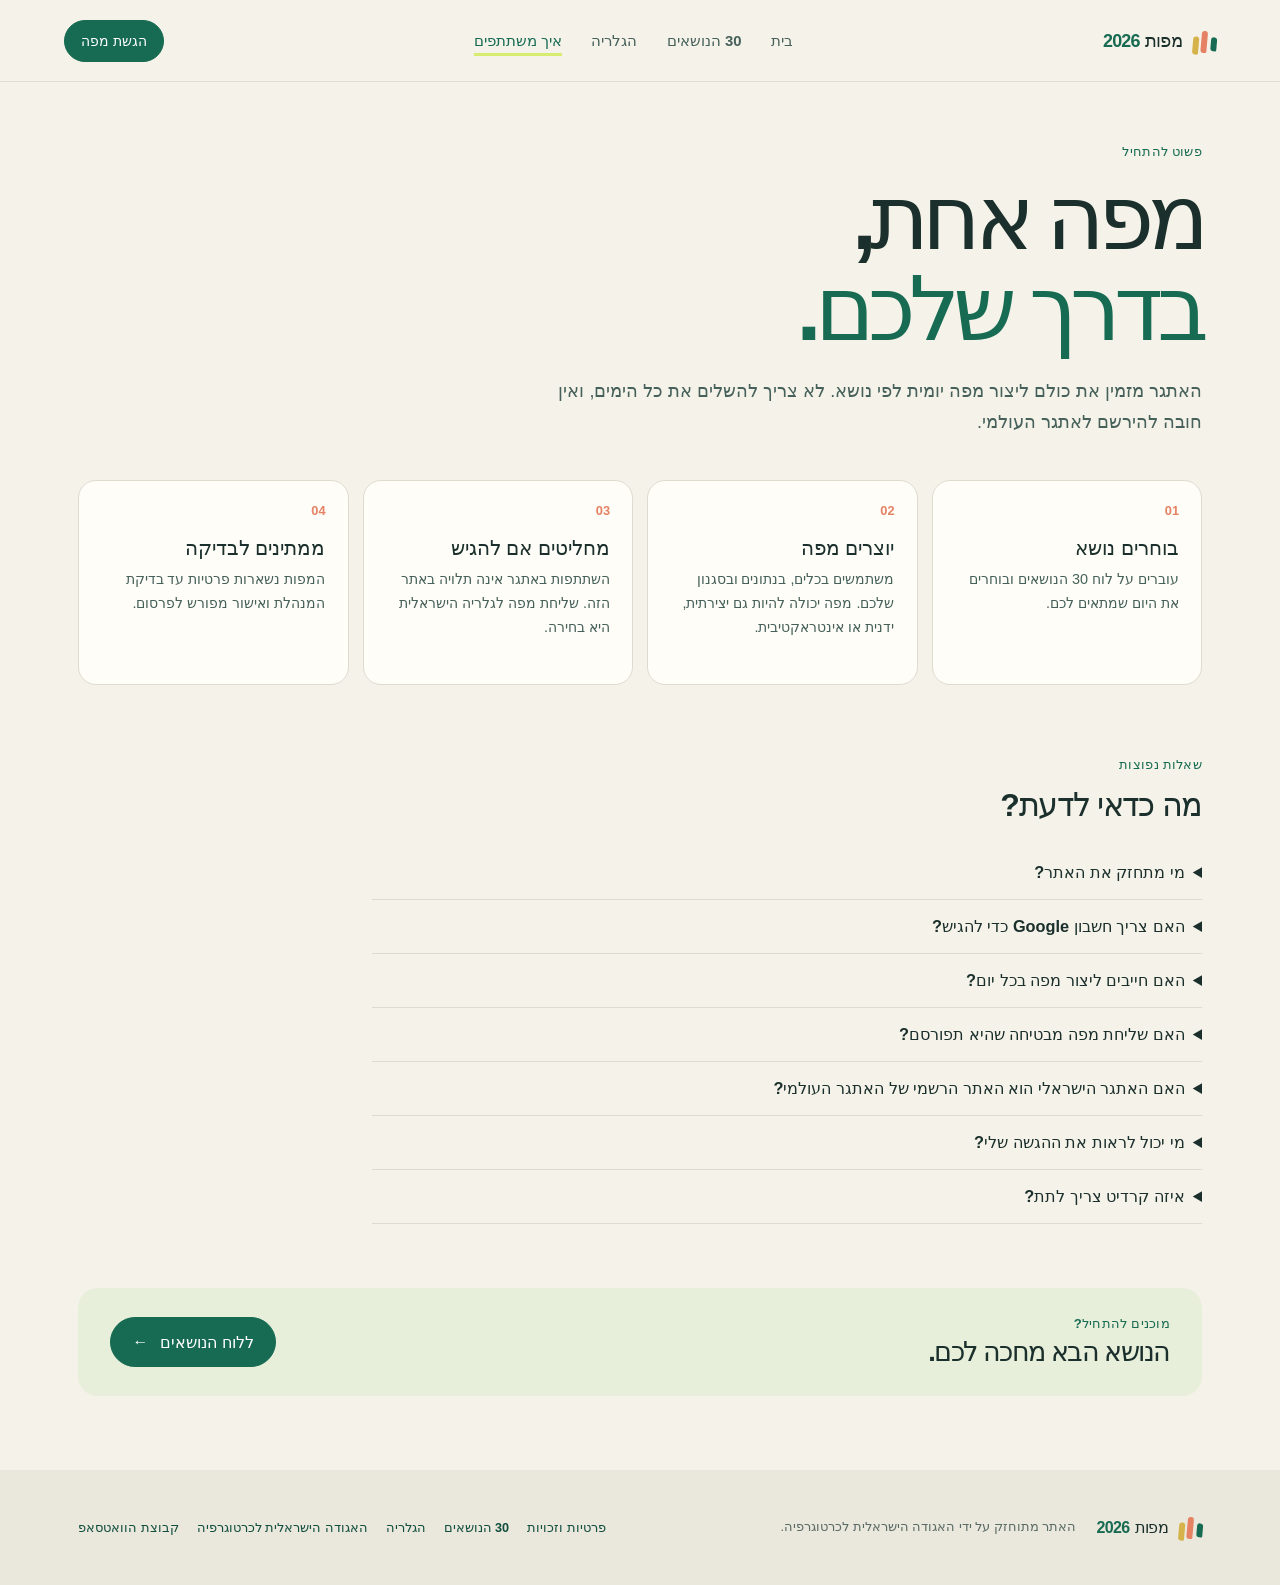
==== about.html @ e3ffe0ca "Add participant status email disclosures Co-authored-by: Copilot <223556219+Copilot@users.noreply.gi" ====
<!doctype html>
<html lang="he" dir="rtl">
<head>
  <meta charset="utf-8">
  <meta name="viewport" content="width=device-width, initial-scale=1">
  <meta name="description" content="איך משתתפים באתגר המפות הישראלי 2026 ומה קורה לאחר הגשת מפה.">
  <title>איך משתתפים — אתגר המפות 2026</title>
  <link rel="icon" href="favicon.svg" type="image/svg+xml">
  <link rel="stylesheet" href="assets/css/styles.css">
  <script src="assets/js/site.js" defer></script>
</head>
<body>
  <a class="skip-link" href="#main">דילוג לתוכן</a>
  <header class="site-header">
    <a class="brand" href="index.html"><span class="brand-mark" aria-hidden="true"><i></i><i></i><i></i></span><span>מפות<span class="brand-year">2026</span></span></a>
    <nav class="main-nav" aria-label="ניווט ראשי">
      <a href="index.html">בית</a>
      <a href="themes.html">30 הנושאים</a>
      <a href="gallery.html">הגלריה</a>
      <a class="is-current" aria-current="page" href="about.html">איך משתתפים</a>
    </nav>
    <a class="button button-small header-cta" href="submit.html">הגשת מפה</a>
  </header>
  <main id="main" class="section-wrap page-main">
    <section class="page-intro">
      <p class="eyebrow">פשוט להתחיל</p>
      <h1>מפה אחת,<br><span>בדרך שלכם.</span></h1>
      <p>האתגר מזמין את כולם ליצור מפה יומית לפי נושא. לא צריך להשלים את כל הימים, ואין חובה להירשם לאתגר העולמי.</p>
    </section>
    <section class="steps-grid" aria-label="שלבי השתתפות">
      <article class="step-card"><span class="step-number">01</span><h2>בוחרים נושא</h2><p>עוברים על לוח 30 הנושאים ובוחרים את היום שמתאים לכם.</p></article>
      <article class="step-card"><span class="step-number">02</span><h2>יוצרים מפה</h2><p>משתמשים בכלים, בנתונים ובסגנון שלכם. מפה יכולה להיות גם יצירתית, ידנית או אינטראקטיבית.</p></article>
      <article class="step-card"><span class="step-number">03</span><h2>מחליטים אם להגיש</h2><p>השתתפות באתגר אינה תלויה באתר הזה. שליחת מפה לגלריה הישראלית היא בחירה.</p></article>
      <article class="step-card"><span class="step-number">04</span><h2>ממתינים לבדיקה</h2><p>המפות נשארות פרטיות עד בדיקת המנהלת ואישור מפורש לפרסום.</p></article>
    </section>

    <section class="content-section">
      <p class="eyebrow">שאלות נפוצות</p>
      <h2>מה כדאי לדעת?</h2>
      <div class="faq-list">
        <details><summary>מי מתחזק את האתר?</summary><p>האתר מתוחזק על ידי <a href="https://www.isrcartogis.org/" rel="noopener noreferrer" target="_blank">האגודה הישראלית לכרטוגרפיה <span class="visually-hidden">(נפתח בכרטיסייה חדשה)</span></a>.</p></details>
        <details><summary>האם צריך חשבון Google כדי להגיש?</summary><p>לא. אפשר לשלוח קובץ או קישור בלי להתחבר לחשבון Google. פרטי קשר הם אופציונליים ולא יוצגו באתר. אפשר לבחור בנפרד לקבל עדכונים על הטיפול בהגשה במייל.</p></details>
        <details><summary>האם חייבים ליצור מפה בכל יום?</summary><p>לא. אפשר להשתתף ביום אחד, בכמה ימים או לאורך כל החודש.</p></details>
        <details><summary>האם שליחת מפה מבטיחה שהיא תפורסם?</summary><p>לא. כל הגשה נבדקת. אפשר לבחור בטופס לקבל עדכונים במייל על בקשת תיקון, אישור/פרסום או דחייה. ללא הסכמה כזו לא יישלחו עדכוני סטטוס.</p></details>
        <details><summary>האם האתגר הישראלי הוא האתר הרשמי של האתגר העולמי?</summary><p>לא. זהו מיזם קהילתי ישראלי וגלריה מקומית. להשתתפות באתגר העולמי אין צורך להגיש מפה לאתר הזה.</p></details>
        <details><summary>מי יכול לראות את ההגשה שלי?</summary><p>לפני אישור, ההגשה והקובץ נשמרים פרטיים ונגישים למנהלת בלבד. לאחר אישור, יוצגו באתר רק פרטי המפה והשדות שבחרתם לפרסם.</p></details>
        <details><summary>איזה קרדיט צריך לתת?</summary><p>יש לציין מקורות נתונים, כלים או בעלי זכויות רלוונטיים. לפני שליחה, ודאו שאתם רשאים לשתף את המפה ואת כל החומרים המופיעים בה.</p></details>
      </div>
    </section>
    <section class="callout">
      <div><p class="eyebrow">מוכנים להתחיל?</p><h2>הנושא הבא מחכה לכם.</h2></div>
      <a class="button" href="themes.html">ללוח הנושאים <span aria-hidden="true">←</span></a>
    </section>
  </main>
  <footer class="site-footer">
    <div class="section-wrap footer-inner">
      <a class="brand footer-brand" href="index.html"><span class="brand-mark" aria-hidden="true"><i></i><i></i><i></i></span><span>מפות<span class="brand-year">2026</span></span></a>
      <p>האתר מתוחזק על ידי האגודה הישראלית לכרטוגרפיה.</p>
      <div class="footer-links"><a href="privacy.html">פרטיות וזכויות</a><a href="themes.html">30 הנושאים</a><a href="gallery.html">הגלריה</a><a href="https://www.isrcartogis.org/" rel="noopener noreferrer" target="_blank">האגודה הישראלית לכרטוגרפיה <span class="visually-hidden">(נפתח בכרטיסייה חדשה)</span></a><a href="https://chat.whatsapp.com/Cux5kvuhouNCTsopKeig8c" rel="noopener noreferrer" target="_blank">קבוצת הוואטסאפ <span class="visually-hidden">(נפתח בכרטיסייה חדשה)</span></a></div>
    </div>
  </footer>
</body>
</html>
---- assets/css/styles.css ----
:root {
  color-scheme: light;
  --ink: #1b302c;
  --ink-soft: #46605a;
  --paper: #f5f2e9;
  --paper-light: #fffdf7;
  --line: #dedbcf;
  --green: #176b52;
  --green-dark: #104e3e;
  --lime: #d7ed72;
  --coral: #e58264;
  --blue: #a9cbe0;
  --yellow: #f3c968;
  --shadow: 0 18px 60px rgb(27 48 44 / 9%);
  font-family: "Arial", "Noto Sans Hebrew", sans-serif;
  font-synthesis: none;
  text-rendering: optimizeLegibility;
}

* {
  box-sizing: border-box;
}

[hidden] {
  display: none !important;
}

html {
  scroll-behavior: smooth;
}

body {
  background: var(--paper);
  color: var(--ink);
  margin: 0;
  min-width: 320px;
}

a {
  color: inherit;
}

a:focus-visible,
summary:focus-visible {
  outline: 3px solid #cb633e;
  outline-offset: 4px;
  border-radius: 3px;
}

.skip-link {
  background: var(--ink);
  color: white;
  inset-inline-start: 1rem;
  padding: 0.6rem 1rem;
  position: absolute;
  top: -5rem;
  z-index: 20;
}

.skip-link:focus {
  top: 1rem;
}

.section-wrap {
  margin-inline: auto;
  max-width: 1180px;
  padding-inline: 28px;
}

.site-header {
  align-items: center;
  border-bottom: 1px solid rgb(27 48 44 / 10%);
  display: flex;
  gap: 32px;
  justify-content: space-between;
  margin: 0 auto;
  max-width: 1440px;
  min-height: 82px;
  padding: 12px 5vw;
}

.brand {
  align-items: center;
  color: var(--ink);
  display: inline-flex;
  flex: 0 0 auto;
  font-size: 1.12rem;
  font-weight: 800;
  gap: 10px;
  letter-spacing: -0.04em;
  text-decoration: none;
}

.brand-year {
  color: var(--green);
  margin-inline-start: 5px;
}

.brand-mark {
  align-items: flex-end;
  display: inline-flex;
  gap: 3px;
  height: 24px;
  transform: rotate(-10deg);
  width: 24px;
}

.brand-mark i {
  background: var(--green);
  border-radius: 8px 8px 3px 8px;
  display: block;
  height: 14px;
  transform: rotate(15deg);
  width: 8px;
}

.brand-mark i:nth-child(2) {
  background: var(--coral);
  height: 22px;
}

.brand-mark i:nth-child(3) {
  background: #d6b34a;
  height: 18px;
}

.main-nav {
  align-items: center;
  display: flex;
  gap: clamp(14px, 2.3vw, 34px);
}

.main-nav a {
  color: var(--ink-soft);
  font-size: 0.93rem;
  font-weight: 600;
  text-decoration: none;
  transition: color 150ms ease;
}

.main-nav a:hover,
.main-nav a.is-current {
  color: var(--green);
}

.main-nav a.is-current {
  text-decoration: underline;
  text-decoration-color: var(--lime);
  text-decoration-thickness: 3px;
  text-underline-offset: 7px;
}

.button {
  align-items: center;
  background: var(--green);
  border: 1px solid var(--green);
  border-radius: 999px;
  color: white;
  display: inline-flex;
  font: inherit;
  font-size: 0.98rem;
  font-weight: 700;
  gap: 12px;
  justify-content: center;
  min-height: 50px;
  padding: 0.7rem 1.35rem;
  text-decoration: none;
  transition: background 150ms ease, transform 150ms ease;
}

.button:hover {
  background: var(--green-dark);
  transform: translateY(-2px);
}

.button-small {
  font-size: 0.9rem;
  min-height: 42px;
  padding: 0.5rem 1rem;
}

.hero {
  align-items: center;
  display: grid;
  gap: 28px;
  grid-template-columns: 1fr 1fr;
  min-height: 590px;
  padding-bottom: 72px;
  padding-top: 58px;
}

.hero-copy {
  max-width: 570px;
  padding-block: 20px;
}

.eyebrow {
  align-items: center;
  color: var(--green);
  display: flex;
  font-size: 0.82rem;
  font-weight: 800;
  gap: 9px;
  letter-spacing: 0.02em;
  margin: 0 0 14px;
}

.eyebrow-dot {
  background: var(--coral);
  border-radius: 50%;
  height: 8px;
  width: 8px;
}

h1,
h2,
h3,
p {
  margin-top: 0;
}

.hero h1 {
  font-size: clamp(4.1rem, 8vw, 7.6rem);
  letter-spacing: -0.085em;
  line-height: 0.98;
  margin: 0 0 25px;
}

.hero h1 span,
.page-intro h1 span {
  color: var(--green);
}

.hero-lead {
  font-size: clamp(1.18rem, 2vw, 1.42rem);
  font-weight: 600;
  line-height: 1.55;
  margin-bottom: 13px;
  max-width: 540px;
}

.hero-note {
  color: var(--ink-soft);
  font-size: 0.98rem;
  line-height: 1.75;
  margin-bottom: 25px;
  max-width: 530px;
}

.hero-actions {
  align-items: center;
  display: flex;
  flex-wrap: wrap;
  gap: 22px;
}

.text-link {
  color: var(--green);
  font-weight: 800;
  text-decoration-color: transparent;
  text-underline-offset: 4px;
}

.text-link:hover {
  text-decoration-color: currentColor;
}

.hero-facts {
  align-items: center;
  color: var(--ink-soft);
  display: flex;
  font-size: 0.9rem;
  gap: 15px;
  margin-top: 36px;
}

.hero-facts strong {
  color: var(--ink);
  font-size: 1.02rem;
  margin-inline-end: 4px;
}

.fact-divider {
  background: #b8b6a9;
  height: 17px;
  width: 1px;
}

.hero-art {
  justify-self: center;
  max-width: 550px;
  position: relative;
  width: 100%;
}

.map-paper {
  aspect-ratio: 1.12;
  background:
    radial-gradient(ellipse at 22% 23%, rgb(243 201 104 / 44%), transparent 24%),
    radial-gradient(ellipse at 85% 74%, rgb(169 203 224 / 56%), transparent 26%),
    #e9e7d9;
  border: 1px solid #d7d4c5;
  border-radius: 48% 52% 43% 57% / 49% 42% 58% 51%;
  box-shadow: var(--shadow);
  overflow: hidden;
  padding: 8%;
  position: relative;
  transform: rotate(2deg);
}

.map-paper::before,
.map-paper::after {
  border: 1px solid rgb(23 107 82 / 16%);
  border-radius: 48%;
  content: "";
  inset: 13%;
  position: absolute;
  transform: rotate(-18deg);
}

.map-paper::after {
  inset: 24% 8%;
  transform: rotate(26deg);
}

.map-paper svg {
  height: 100%;
  position: relative;
  transform: rotate(-2deg);
  width: 100%;
  z-index: 1;
}

.contour {
  fill: none;
  stroke: #9aaf8f;
  stroke-width: 2;
}

.contour-two,
.contour-four {
  stroke: #b7bd91;
  stroke-dasharray: 4 6;
}

.route {
  fill: none;
  stroke: var(--green);
  stroke-linecap: round;
  stroke-width: 4;
}

.route-secondary {
  stroke: var(--coral);
  stroke-dasharray: 8 7;
  stroke-width: 3;
}

.map-point {
  fill: var(--coral);
  stroke: var(--paper-light);
  stroke-width: 4;
}

.point-b,
.point-d {
  fill: var(--green);
}

.point-c {
  fill: #d6b34a;
}

.map-label {
  color: var(--green-dark);
  font-size: 0.74rem;
  font-weight: 800;
  position: absolute;
  z-index: 2;
}

.label-north {
  inset-block-start: 12%;
  inset-inline-start: 18%;
}

.label-south {
  inset-block-end: 15%;
  inset-inline-end: 17%;
}

.map-stamp {
  align-items: center;
  background: var(--lime);
  border-radius: 50%;
  bottom: 13%;
  color: var(--ink);
  display: flex;
  font-size: 0.9rem;
  font-weight: 900;
  height: 76px;
  justify-content: center;
  line-height: 1.25;
  position: absolute;
  right: 17%;
  text-align: center;
  transform: rotate(-12deg);
  width: 76px;
  z-index: 2;
}

.art-caption {
  align-items: center;
  color: var(--ink-soft);
  display: flex;
  font-size: 0.87rem;
  gap: 10px;
  justify-content: center;
  margin-top: 26px;
}

.caption-line {
  background: var(--coral);
  height: 2px;
  width: 28px;
}

.section-block {
  padding-bottom: 86px;
  padding-top: 25px;
}

.section-heading {
  align-items: end;
  display: flex;
  gap: 20px;
  justify-content: space-between;
  margin-bottom: 25px;
}

.section-heading .eyebrow {
  margin-bottom: 6px;
}

.section-heading h2,
.community-inner h2,
.callout h2 {
  font-size: clamp(1.8rem, 4vw, 2.8rem);
  letter-spacing: -0.055em;
  line-height: 1.15;
  margin: 0;
}

.theme-grid {
  display: grid;
  gap: 14px;
  grid-template-columns: repeat(3, minmax(0, 1fr));
}

.theme-card {
  background: var(--paper-light);
  border: 1px solid var(--line);
  border-radius: 17px;
  color: var(--ink);
  display: flex;
  flex-direction: column;
  min-height: 205px;
  padding: 20px 21px 18px;
  position: relative;
  text-decoration: none;
  transition: border-color 150ms ease, box-shadow 150ms ease, transform 150ms ease;
}

.theme-card:hover {
  border-color: #9db8a9;
  box-shadow: 0 10px 30px rgb(27 48 44 / 8%);
  transform: translateY(-3px);
}

.theme-card-top {
  align-items: center;
  display: flex;
  justify-content: space-between;
  margin-bottom: 17px;
}

.theme-number {
  align-items: center;
  background: #e7efda;
  border-radius: 50%;
  color: var(--green-dark);
  display: inline-flex;
  font-size: 0.76rem;
  font-weight: 800;
  height: 31px;
  justify-content: center;
  width: 31px;
}

.theme-date {
  color: #667872;
  font-size: 0.78rem;
  font-weight: 600;
}

.theme-title {
  font-size: 1.25rem;
  font-weight: 800;
  letter-spacing: -0.03em;
  line-height: 1.3;
  margin-bottom: 7px;
}

.theme-description {
  color: var(--ink-soft);
  font-size: 0.89rem;
  line-height: 1.6;
  padding-inline-end: 17px;
}

.theme-arrow {
  bottom: 18px;
  color: var(--green);
  font-size: 1.15rem;
  inset-inline-end: 20px;
  position: absolute;
}

.community-band {
  background: var(--green);
  color: white;
  margin-top: 5px;
}

.community-inner {
  align-items: center;
  display: flex;
  gap: 26px;
  min-height: 220px;
  padding-bottom: 38px;
  padding-top: 38px;
}

.community-icon {
  align-items: center;
  background: var(--lime);
  border-radius: 50%;
  color: var(--ink);
  display: flex;
  flex: 0 0 62px;
  font-size: 1.8rem;
  height: 62px;
  justify-content: center;
  transform: rotate(-25deg);
}

.community-inner .eyebrow {
  color: var(--lime);
  margin-bottom: 7px;
}

.community-inner h2 {
  margin-bottom: 7px;
}

.community-inner p:not(.eyebrow) {
  color: rgb(255 255 255 / 78%);
  margin-bottom: 0;
}

.button-light {
  background: var(--paper-light);
  border-color: var(--paper-light);
  color: var(--green-dark);
  margin-inline-start: auto;
  white-space: nowrap;
}

.button-light:hover {
  background: var(--lime);
}

.site-footer {
  background: #eae7dc;
  margin-top: 0;
}

.footer-inner {
  align-items: center;
  display: grid;
  gap: 20px;
  grid-template-columns: auto 1fr auto;
  min-height: 115px;
  padding-bottom: 24px;
  padding-top: 24px;
}

.footer-brand {
  font-size: 1rem;
}

.footer-inner p {
  color: #596b65;
  font-size: 0.8rem;
  line-height: 1.6;
  margin: 0;
  max-width: 420px;
}

.footer-links {
  display: flex;
  flex-wrap: wrap;
  gap: 10px 18px;
}

.footer-links a {
  color: var(--green-dark);
  font-size: 0.79rem;
  font-weight: 700;
  text-decoration: none;
}

.footer-links a:hover {
  text-decoration: underline;
  text-underline-offset: 3px;
}

.page-main {
  min-height: calc(100vh - 205px);
  padding-bottom: 74px;
  padding-top: 62px;
}

.page-intro {
  margin-bottom: 42px;
  max-width: 750px;
}

.page-intro h1 {
  font-size: clamp(3.2rem, 7vw, 5.7rem);
  letter-spacing: -0.075em;
  line-height: 1.02;
  margin: 0 0 20px;
}

.page-intro > p:last-child {
  color: var(--ink-soft);
  font-size: 1.12rem;
  line-height: 1.75;
  margin-bottom: 0;
  max-width: 650px;
}

.themes-toolbar {
  align-items: center;
  border-bottom: 1px solid var(--line);
  display: flex;
  justify-content: space-between;
  margin-bottom: 20px;
  padding-bottom: 15px;
}

.themes-toolbar p {
  color: var(--ink-soft);
  margin: 0;
}

.count-chip {
  background: #e7efda;
  border-radius: 999px;
  color: var(--green-dark);
  font-size: 0.8rem;
  font-weight: 800;
  padding: 6px 12px;
}

.theme-grid-all {
  grid-template-columns: repeat(3, minmax(0, 1fr));
}

.source-note,
.small-note {
  color: #68756d;
  font-size: 0.82rem;
  line-height: 1.7;
  margin-top: 20px;
}

.back-link {
  color: var(--green);
  display: inline-block;
  font-size: 0.9rem;
  font-weight: 700;
  margin-bottom: 36px;
  text-decoration: none;
}

.back-link:hover {
  text-decoration: underline;
  text-underline-offset: 4px;
}

.day-hero {
  background: var(--paper-light);
  border: 1px solid var(--line);
  border-radius: 26px;
  margin-bottom: 62px;
  overflow: hidden;
  padding: clamp(25px, 6vw, 64px);
  position: relative;
}

.day-hero::after {
  background: var(--lime);
  border-radius: 50%;
  content: "";
  height: 190px;
  inset-block-start: -95px;
  inset-inline-end: -80px;
  opacity: 0.55;
  position: absolute;
  width: 190px;
}

.day-hero > * {
  position: relative;
  z-index: 1;
}

.day-heading {
  align-items: center;
  display: flex;
  gap: 22px;
  margin-bottom: 15px;
}

.day-number {
  color: #d8dfca;
  font-size: clamp(4rem, 9vw, 7.6rem);
  font-weight: 900;
  letter-spacing: -0.08em;
  line-height: 0.9;
}

.day-label {
  color: var(--green);
  font-size: 0.88rem;
  font-weight: 800;
  margin-bottom: 5px;
}

.day-heading h1 {
  font-size: clamp(2.3rem, 5vw, 4.3rem);
  letter-spacing: -0.06em;
  line-height: 1.05;
  margin: 0;
}

.day-description {
  color: var(--ink-soft);
  font-size: 1.2rem;
  line-height: 1.7;
  margin-bottom: 27px;
  max-width: 650px;
}

.day-gallery {
  padding-bottom: 34px;
}

.empty-state {
  align-items: center;
  background: #eeece2;
  border: 1px dashed #c9c8b8;
  border-radius: 20px;
  display: flex;
  flex-direction: column;
  padding: 45px 24px;
  text-align: center;
}

.empty-state-mark {
  color: var(--green);
  font-size: 2rem;
  margin-bottom: 10px;
}

.empty-state h2,
.empty-state h3 {
  font-size: 1.4rem;
  letter-spacing: -0.03em;
  margin-bottom: 8px;
}

.empty-state p {
  color: var(--ink-soft);
  line-height: 1.7;
  margin: 0 0 15px;
  max-width: 490px;
}

.day-pagination {
  border-top: 1px solid var(--line);
  display: flex;
  justify-content: space-between;
  margin-top: 40px;
  padding-top: 20px;
}

.day-pagination a {
  color: var(--green);
  font-weight: 800;
  text-decoration: none;
}

.steps-grid {
  display: grid;
  gap: 14px;
  grid-template-columns: repeat(4, minmax(0, 1fr));
  margin-bottom: 72px;
}

.step-card {
  background: var(--paper-light);
  border: 1px solid var(--line);
  border-radius: 18px;
  min-height: 205px;
  padding: 22px;
}

.step-number {
  color: var(--coral);
  display: block;
  font-size: 0.8rem;
  font-weight: 900;
  margin-bottom: 18px;
}

.step-card h2 {
  font-size: 1.25rem;
  margin-bottom: 8px;
}

.step-card p {
  color: var(--ink-soft);
  font-size: 0.9rem;
  line-height: 1.65;
  margin: 0;
}

.content-section {
  margin-bottom: 64px;
  max-width: 830px;
}

.content-section > h2 {
  font-size: 2rem;
  letter-spacing: -0.04em;
  margin-bottom: 22px;
}

.faq-list details {
  border-bottom: 1px solid var(--line);
  padding-block: 17px;
}

.faq-list summary {
  cursor: pointer;
  font-size: 1.02rem;
  font-weight: 800;
  list-style-position: inside;
}

.faq-list details p {
  color: var(--ink-soft);
  line-height: 1.75;
  margin: 11px 27px 0 0;
}

.callout {
  align-items: center;
  background: #e7efda;
  border-radius: 20px;
  display: flex;
  justify-content: space-between;
  padding: 28px 32px;
}

.callout .eyebrow {
  margin-bottom: 5px;
}

.callout h2 {
  font-size: 1.7rem;
}

.legal-page {
  max-width: 900px;
}

.legal-section {
  border-top: 1px solid var(--line);
  padding: 25px 0 10px;
}

.legal-section h2 {
  font-size: 1.35rem;
  margin-bottom: 8px;
}

.legal-section p {
  color: var(--ink-soft);
  line-height: 1.85;
  max-width: 760px;
}

.draft-notice {
  background: #fff1d5;
  border-radius: 10px;
  color: #73511c;
  font-size: 0.9rem;
  line-height: 1.6;
  margin-top: 28px;
  padding: 14px 18px;
}

.gallery-empty {
  margin-bottom: 40px;
  min-height: 300px;
}

.gallery-toolbar {
  align-items: end;
  background: var(--paper-light);
  border: 1px solid var(--line);
  border-radius: 14px;
  display: flex;
  flex-wrap: wrap;
  gap: 14px 20px;
  margin-bottom: 24px;
  padding: 18px;
}

.gallery-filter {
  display: grid;
  flex: 1 1 220px;
  gap: 6px;
}

.gallery-filter label {
  font-size: 0.9rem;
  font-weight: 800;
}

.gallery-filter select,
.gallery-filter input {
  background: white;
  border: 1px solid #aebbb3;
  border-radius: 7px;
  color: var(--ink);
  font: inherit;
  min-height: 46px;
  padding: 8px 11px;
  width: 100%;
}

.gallery-filter select:focus-visible,
.gallery-filter input:focus-visible {
  outline: 3px solid #cb633e;
  outline-offset: 3px;
}

.gallery-count {
  color: var(--ink-soft);
  font-size: 0.9rem;
  font-weight: 700;
  margin: 0;
}

.gallery-status {
  color: var(--ink-soft);
  line-height: 1.7;
  margin: 14px 0 20px;
}

.gallery-status[data-state="error"] {
  color: #9f2f27;
}

.gallery-grid {
  display: grid;
  gap: 18px;
  grid-template-columns: repeat(auto-fill, minmax(min(100%, 300px), 1fr));
  margin-bottom: 42px;
}

.gallery-card {
  background: var(--paper-light);
  border: 1px solid var(--line);
  border-radius: 16px;
  box-shadow: 0 10px 30px rgb(27 48 44 / 6%);
  overflow: hidden;
}

.gallery-image {
  aspect-ratio: 4 / 3;
  background: #e8e6db;
  display: block;
  object-fit: cover;
  width: 100%;
}

.gallery-card-content {
  padding: 19px 20px 21px;
}

.gallery-day {
  color: var(--green);
  font-size: 0.88rem;
  font-weight: 800;
  margin-bottom: 7px;
}

.gallery-card h2 {
  font-size: 1.3rem;
  line-height: 1.35;
  margin: 0 0 8px;
}

.gallery-creator,
.gallery-description,
.gallery-credits {
  color: var(--ink-soft);
  line-height: 1.65;
  margin: 0 0 9px;
  overflow-wrap: anywhere;
}

.gallery-creator {
  font-weight: 700;
}

.gallery-credits {
  font-size: 0.88rem;
}

.gallery-link {
  display: inline-block;
  margin-top: 5px;
}

.submission-status {
  align-items: flex-start;
  background: #e8efdd;
  border-radius: 20px;
  display: flex;
  gap: 18px;
  margin-bottom: 40px;
  padding: 26px;
}

.status-symbol {
  align-items: center;
  background: var(--green);
  border-radius: 50%;
  color: white;
  display: flex;
  flex: 0 0 42px;
  font-size: 1.2rem;
  height: 42px;
  justify-content: center;
}

.submission-status h2,
.submission-brief h2 {
  font-size: 1.35rem;
  margin-bottom: 7px;
}

.submission-status p {
  color: var(--ink-soft);
  line-height: 1.7;
  margin-bottom: 12px;
}

.submission-brief {
  background: var(--paper-light);
  border: 1px solid var(--line);
  border-radius: 18px;
  padding: 24px;
}

.check-list {
  color: var(--ink-soft);
  line-height: 1.9;
  padding-inline-start: 1.3rem;
}

.visually-hidden {
  clip: rect(0, 0, 0, 0);
  clip-path: inset(50%);
  height: 1px;
  overflow: hidden;
  position: absolute;
  white-space: nowrap;
  width: 1px;
}

@media (max-width: 900px) {
  .site-header {
    gap: 17px;
    padding-inline: 24px;
  }

  .main-nav {
    gap: 14px;
  }

  .main-nav a {
    font-size: 0.83rem;
  }

  .hero {
    min-height: auto;
    padding-bottom: 55px;
    padding-top: 42px;
  }

  .theme-grid,
  .theme-grid-all {
    grid-template-columns: repeat(2, minmax(0, 1fr));
  }

  .steps-grid {
    grid-template-columns: repeat(2, minmax(0, 1fr));
  }

  .footer-inner {
    grid-template-columns: 1fr 1fr;
  }

  .footer-links {
    grid-column: 1 / -1;
  }
}

@media (max-width: 640px) {
  .section-wrap {
    padding-inline: 20px;
  }

  .site-header {
    flex-wrap: wrap;
    gap: 11px 16px;
    justify-content: space-between;
    min-height: auto;
    padding: 14px 20px 12px;
  }

  .brand {
    font-size: 1rem;
  }

  .header-cta {
    margin-inline-start: auto;
  }

  .main-nav {
    flex: 1 0 100%;
    justify-content: space-between;
    order: 3;
    overflow-x: auto;
    padding: 7px 0 2px;
  }

  .main-nav a {
    flex: 0 0 auto;
    font-size: 0.8rem;
  }

  .hero {
    gap: 10px;
    grid-template-columns: 1fr;
    padding-bottom: 44px;
    padding-top: 34px;
  }

  .hero-copy {
    padding-block: 0;
  }

  .hero h1 {
    font-size: clamp(4rem, 19vw, 6rem);
  }

  .hero-lead {
    font-size: 1.12rem;
  }

  .hero-note {
    font-size: 0.9rem;
  }

  .hero-actions {
    align-items: flex-start;
    gap: 15px;
  }

  .hero-facts {
    margin-top: 24px;
  }

  .hero-art {
    margin-top: 12px;
    max-width: 410px;
  }

  .section-block {
    padding-bottom: 55px;
    padding-top: 10px;
  }

  .section-heading {
    align-items: flex-start;
    flex-direction: column;
    gap: 10px;
  }

  .section-heading h2 {
    font-size: 1.9rem;
  }

  .theme-grid,
  .theme-grid-all {
    gap: 10px;
    grid-template-columns: 1fr;
  }

  .theme-card {
    min-height: 170px;
    padding: 17px 18px;
  }

  .community-inner {
    align-items: flex-start;
    flex-wrap: wrap;
    gap: 13px;
    padding-bottom: 28px;
    padding-top: 28px;
  }

  .community-icon {
    flex-basis: 48px;
    height: 48px;
    width: 48px;
  }

  .community-inner > div:nth-child(2) {
    flex: 1;
  }

  .community-inner h2 {
    font-size: 1.65rem;
  }

  .community-inner p:not(.eyebrow) {
    font-size: 0.88rem;
    line-height: 1.6;
  }

  .button-light {
    margin-inline-start: 61px;
  }

  .footer-inner {
    align-items: start;
    gap: 13px;
    grid-template-columns: 1fr;
    padding-bottom: 25px;
    padding-top: 25px;
  }

  .footer-links {
    grid-column: auto;
  }

  .page-main {
    padding-bottom: 48px;
    padding-top: 38px;
  }

  .page-intro {
    margin-bottom: 29px;
  }

  .page-intro h1 {
    font-size: clamp(3rem, 14vw, 4.3rem);
  }

  .page-intro > p:last-child {
    font-size: 1rem;
  }

  .themes-toolbar {
    align-items: flex-start;
    gap: 12px;
  }

  .themes-toolbar p {
    font-size: 0.88rem;
  }

  .day-hero {
    border-radius: 18px;
    margin-bottom: 43px;
    padding: 24px 20px 28px;
  }

  .day-heading {
    gap: 13px;
  }

  .day-number {
    font-size: 4.3rem;
  }

  .day-heading h1 {
    font-size: 2.2rem;
  }

  .day-description {
    font-size: 1.05rem;
  }

  .steps-grid {
    gap: 10px;
    grid-template-columns: 1fr;
    margin-bottom: 52px;
  }

  .step-card {
    min-height: auto;
  }

  .content-section {
    margin-bottom: 46px;
  }

  .callout {
    align-items: flex-start;
    flex-direction: column;
    gap: 18px;
    padding: 23px 20px;
  }

  .callout h2 {
    font-size: 1.5rem;
  }

  .submission-status {
    padding: 19px;
  }
}

@media (prefers-reduced-motion: reduce) {
  *,
  *::before,
  *::after {
    scroll-behavior: auto !important;
    transition-duration: 0.01ms !important;
  }
}
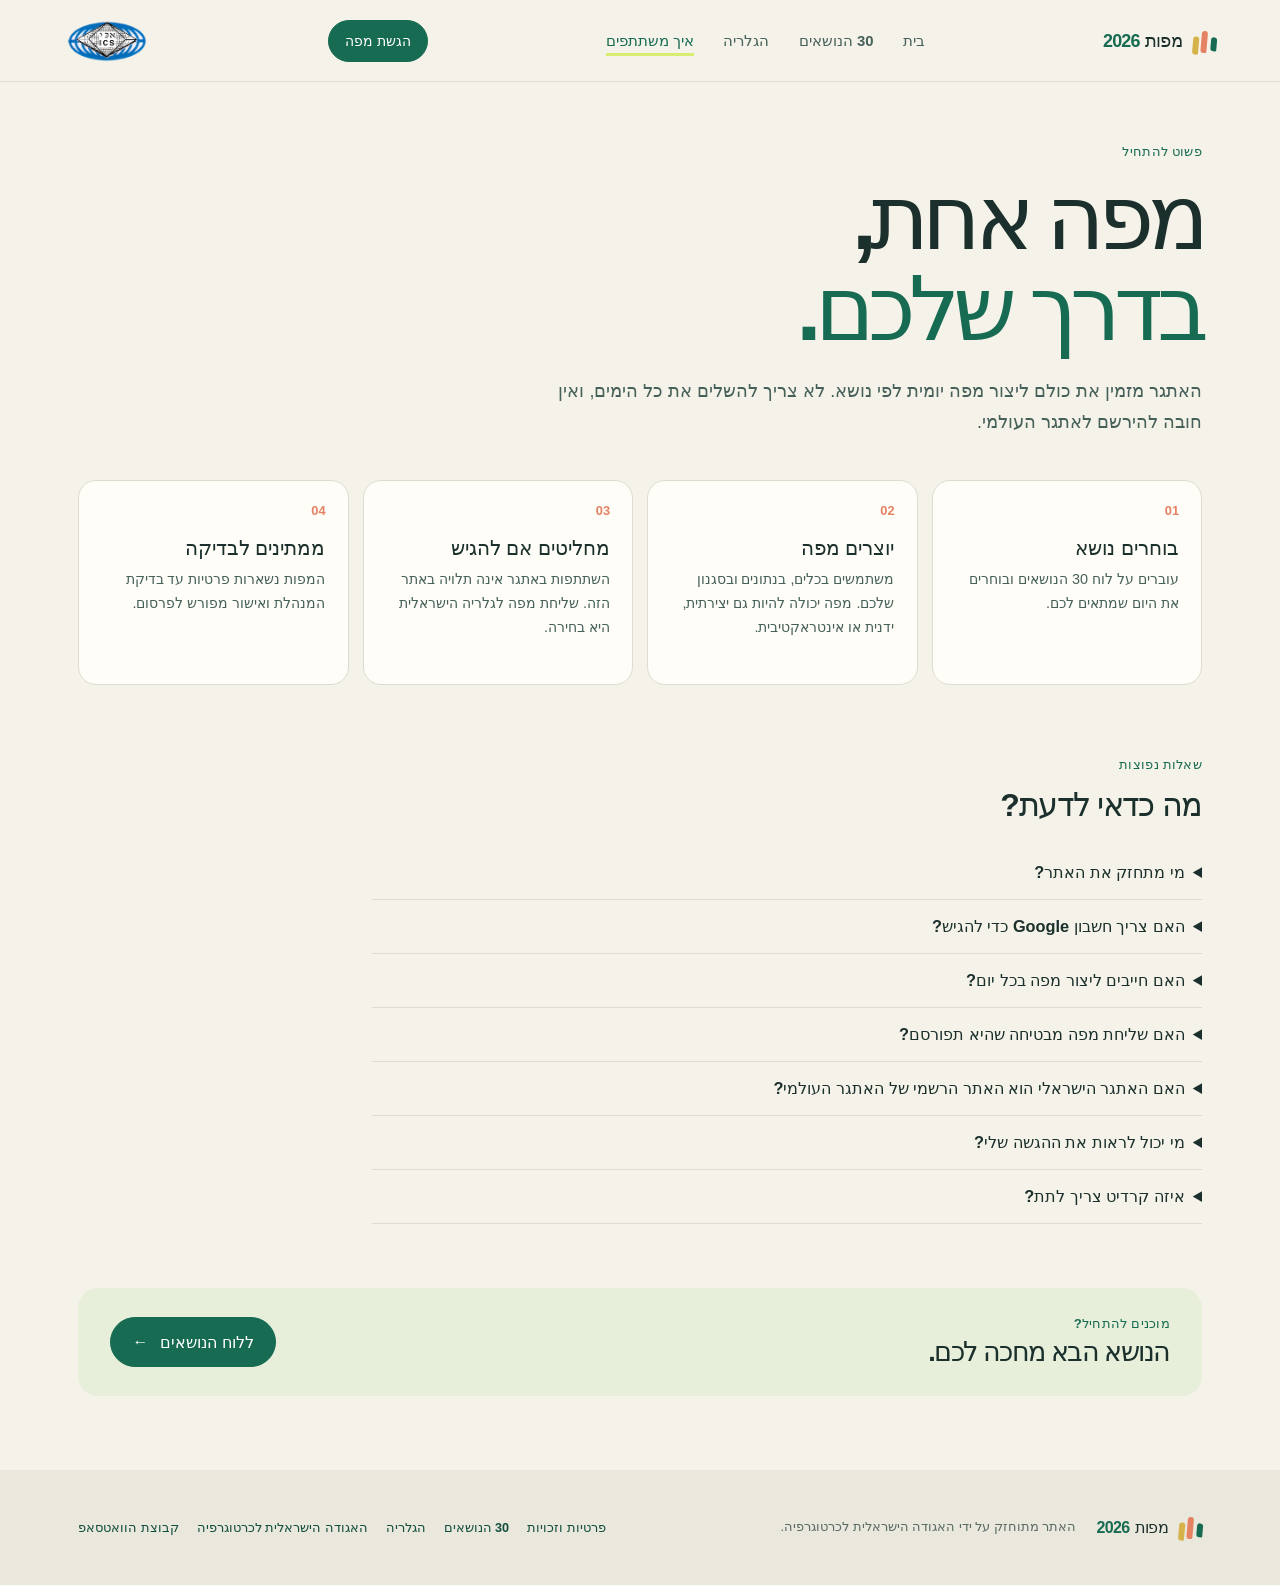
==== commit 44d193aa: "Add association logo and activate submissions Co-authored-by: Copilot <223556219+Copilot@users.norep" ====
--- a/about.html
+++ b/about.html
@@ -20,6 +20,10 @@
       <a class="is-current" aria-current="page" href="about.html">איך משתתפים</a>
     </nav>
     <a class="button button-small header-cta" href="submit.html">הגשת מפה</a>
+    <a class="association-logo" href="https://www.isrcartogis.org/" rel="noopener noreferrer" target="_blank">
+      <img src="assets/images/association-logo.png" alt="האגודה הישראלית לכרטוגרפיה">
+      <span class="visually-hidden">(נפתח בכרטיסייה חדשה)</span>
+    </a>
   </header>
   <main id="main" class="section-wrap page-main">
     <section class="page-intro">
--- a/assets/css/styles.css
+++ b/assets/css/styles.css
@@ -124,6 +124,22 @@
   height: 18px;
 }
 
+.association-logo {
+  align-items: center;
+  display: inline-flex;
+  flex: 0 0 auto;
+  height: 44px;
+  justify-content: center;
+  width: 86px;
+}
+
+.association-logo img {
+  display: block;
+  height: 100%;
+  object-fit: contain;
+  width: 100%;
+}
+
 .main-nav {
   align-items: center;
   display: flex;
@@ -1161,6 +1177,11 @@
     font-size: 1rem;
   }
 
+  .association-logo {
+    height: 32px;
+    width: 62px;
+  }
+
   .header-cta {
     margin-inline-start: auto;
   }
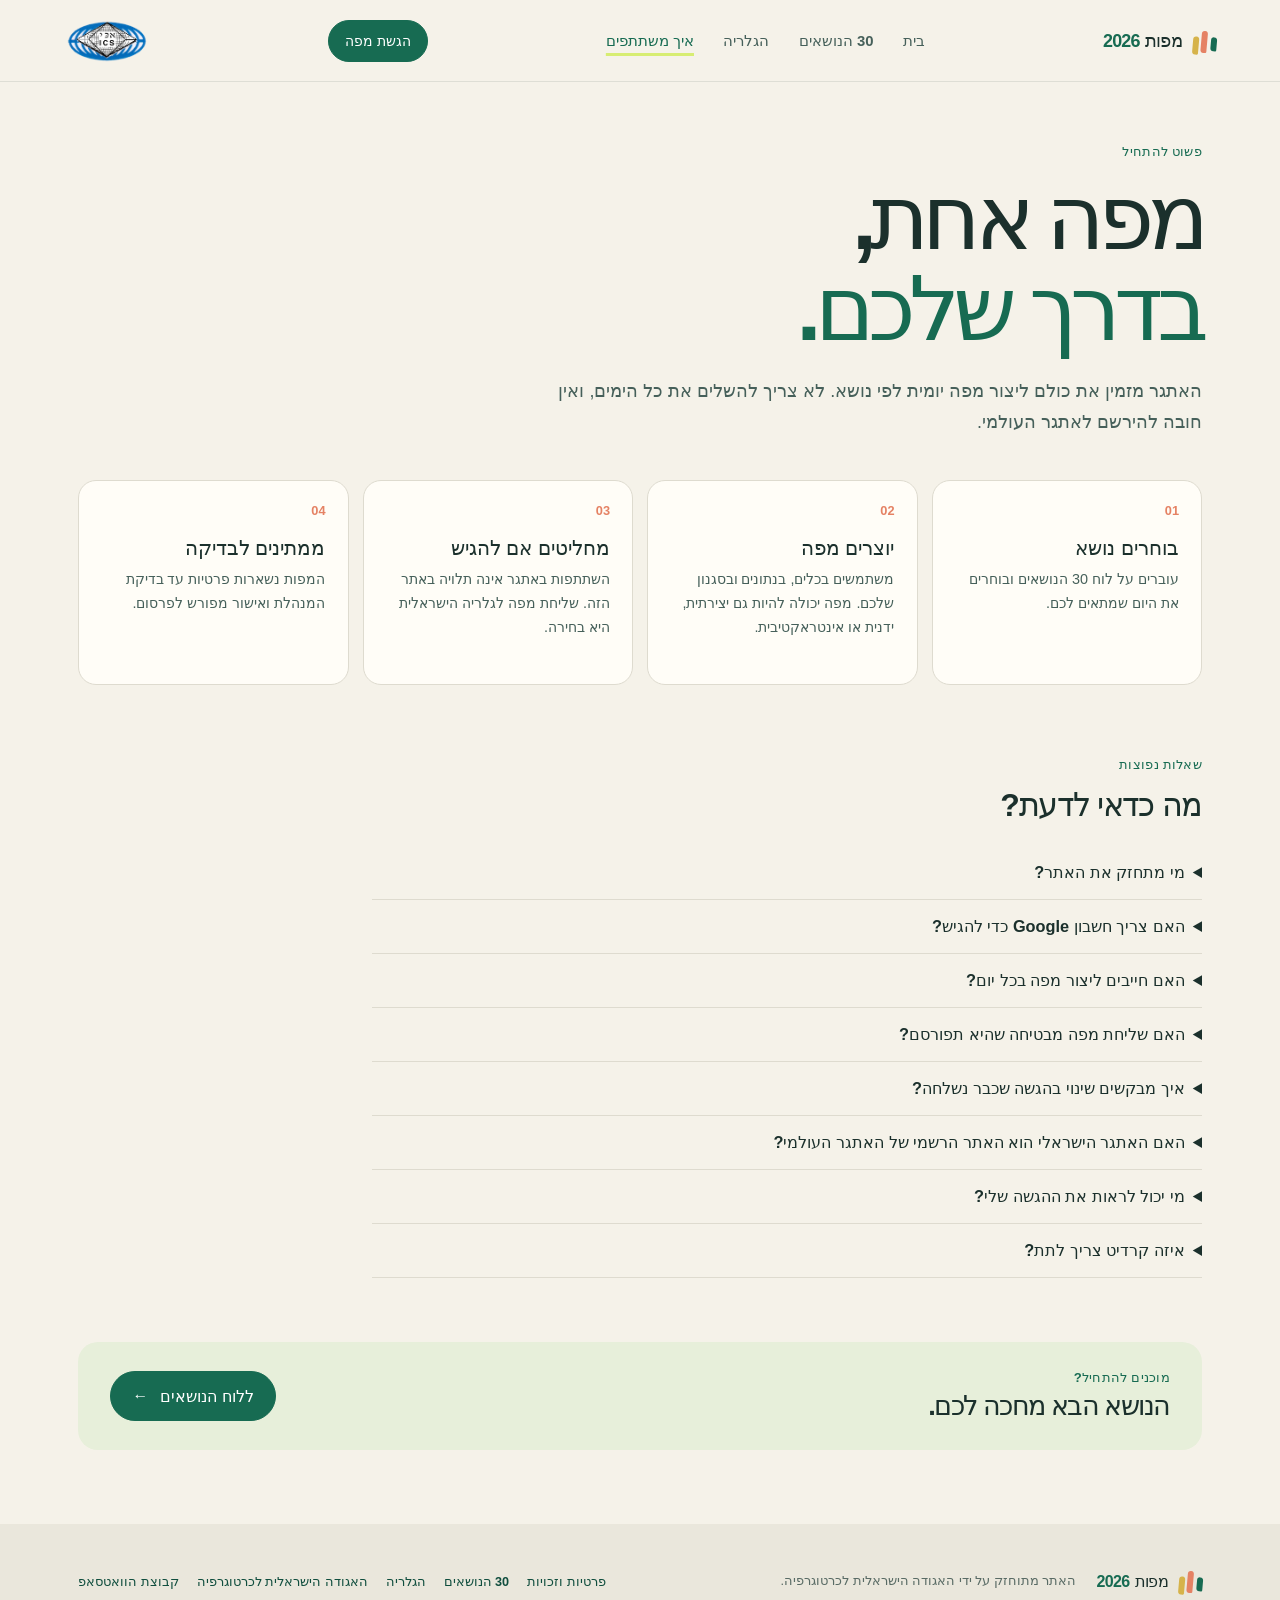
==== commit f82fab71: "Add submission edit request link Co-authored-by: Copilot <223556219+Copilot@users.noreply.github.com" ====
--- a/about.html
+++ b/about.html
@@ -6,8 +6,8 @@
   <meta name="description" content="איך משתתפים באתגר המפות הישראלי 2026 ומה קורה לאחר הגשת מפה.">
   <title>איך משתתפים — אתגר המפות 2026</title>
   <link rel="icon" href="favicon.svg" type="image/svg+xml">
-  <link rel="stylesheet" href="assets/css/styles.css">
-  <script src="assets/js/site.js" defer></script>
+  <link rel="stylesheet" href="assets/css/styles.css?v=20261101-map-title-links">
+  <script src="assets/js/site.js?v=20261101-map-title-links" defer></script>
 </head>
 <body>
   <a class="skip-link" href="#main">דילוג לתוכן</a>
@@ -43,9 +43,10 @@
       <h2>מה כדאי לדעת?</h2>
       <div class="faq-list">
         <details><summary>מי מתחזק את האתר?</summary><p>האתר מתוחזק על ידי <a href="https://www.isrcartogis.org/" rel="noopener noreferrer" target="_blank">האגודה הישראלית לכרטוגרפיה <span class="visually-hidden">(נפתח בכרטיסייה חדשה)</span></a>.</p></details>
-        <details><summary>האם צריך חשבון Google כדי להגיש?</summary><p>לא. אפשר לשלוח קובץ או קישור בלי להתחבר לחשבון Google. פרטי קשר הם אופציונליים ולא יוצגו באתר. אפשר לבחור בנפרד לקבל עדכונים על הטיפול בהגשה במייל.</p></details>
+        <details><summary>האם צריך חשבון Google כדי להגיש?</summary><p>לא. אפשר לשלוח קובץ או קישור בלי להתחבר לחשבון Google. כתובת מייל נדרשת, טלפון הוא רשות, ופרטי הקשר לא יוצגו באתר. אפשר לבחור בנפרד לקבל עדכונים על הטיפול בהגשה במייל.</p></details>
         <details><summary>האם חייבים ליצור מפה בכל יום?</summary><p>לא. אפשר להשתתף ביום אחד, בכמה ימים או לאורך כל החודש.</p></details>
         <details><summary>האם שליחת מפה מבטיחה שהיא תפורסם?</summary><p>לא. כל הגשה נבדקת. אפשר לבחור בטופס לקבל עדכונים במייל על בקשת תיקון, אישור/פרסום או דחייה. ללא הסכמה כזו לא יישלחו עדכוני סטטוס.</p></details>
+        <details><summary>איך מבקשים שינוי בהגשה שכבר נשלחה?</summary><p>בעמוד ההגשה בוחרים „אני יוצר/ת ההגשה ורוצה לערוך אותה”, מזינים את מזהה ההגשה ומתארים את השינוי. המנהלת תבדוק את הבקשה ותחזור לכתובת שנמסרה; מזהה ההגשה לבדו אינו פותח הרשאת עריכה, והבקשה אינה מעדכנת אוטומטית את המפה או את הפרסום.</p></details>
         <details><summary>האם האתגר הישראלי הוא האתר הרשמי של האתגר העולמי?</summary><p>לא. זהו מיזם קהילתי ישראלי וגלריה מקומית. להשתתפות באתגר העולמי אין צורך להגיש מפה לאתר הזה.</p></details>
         <details><summary>מי יכול לראות את ההגשה שלי?</summary><p>לפני אישור, ההגשה והקובץ נשמרים פרטיים ונגישים למנהלת בלבד. לאחר אישור, יוצגו באתר רק פרטי המפה והשדות שבחרתם לפרסם.</p></details>
         <details><summary>איזה קרדיט צריך לתת?</summary><p>יש לציין מקורות נתונים, כלים או בעלי זכויות רלוונטיים. לפני שליחה, ודאו שאתם רשאים לשתף את המפה ואת כל החומרים המופיעים בה.</p></details>
--- a/assets/css/styles.css
+++ b/assets/css/styles.css
@@ -784,6 +784,124 @@
   padding-bottom: 34px;
 }
 
+.day-map-list {
+  display: grid;
+  gap: 22px;
+}
+
+.map-media {
+  display: grid;
+  gap: 12px;
+}
+
+.day-map-card {
+  background: var(--paper-light);
+  border: 1px solid var(--line);
+  border-radius: 18px;
+  box-shadow: 0 10px 30px rgb(27 48 44 / 6%);
+  overflow: hidden;
+}
+
+.day-map-frame {
+  background: #e8e6db;
+  position: relative;
+}
+
+.day-map-image,
+.day-map-embed {
+  aspect-ratio: 16 / 10;
+  border: 0;
+  display: block;
+  height: auto;
+  object-fit: contain;
+  width: 100%;
+}
+
+.day-map-embed {
+  height: min(72vh, 760px);
+}
+
+.day-map-frame:fullscreen {
+  align-items: center;
+  background: #151917;
+  display: flex;
+  justify-content: center;
+  padding: 48px 12px 12px;
+}
+
+.day-map-frame:fullscreen .day-map-image,
+.day-map-frame:fullscreen .day-map-embed {
+  height: 100%;
+  max-height: 100%;
+  object-fit: contain;
+  width: 100%;
+}
+
+.day-map-fullscreen {
+  inset-block-start: 10px;
+  inset-inline-start: 10px;
+  position: absolute;
+  z-index: 1;
+}
+
+.day-map-title {
+  font-size: 1.4rem;
+  line-height: 1.4;
+  margin: 0 0 8px;
+}
+
+.day-map-open {
+  display: inline-block;
+  margin: 0 18px 18px;
+}
+
+.map-detail-card {
+  background: var(--paper-light);
+  border: 1px solid var(--line);
+  border-radius: 20px;
+  box-shadow: 0 10px 30px rgb(27 48 44 / 6%);
+  margin-top: 18px;
+  overflow: hidden;
+}
+
+.map-detail-header {
+  padding: clamp(20px, 4vw, 36px);
+}
+
+.map-detail-header .gallery-day {
+  display: inline-block;
+  text-decoration: none;
+}
+
+.map-detail-title {
+  font-size: clamp(2rem, 5vw, 3.2rem);
+  letter-spacing: -0.04em;
+  line-height: 1.2;
+  margin: 8px 0 12px;
+  overflow-wrap: anywhere;
+}
+
+.map-detail-description {
+  font-size: 1.05rem;
+  max-width: 760px;
+}
+
+.map-detail-card .day-map-frame {
+  border-block: 1px solid var(--line);
+}
+
+.map-detail-card .day-map-image {
+  aspect-ratio: 16 / 10;
+}
+
+.map-detail-card .day-map-embed {
+  height: min(78vh, 900px);
+}
+
+.map-detail-credits {
+  padding: 20px clamp(20px, 4vw, 36px);
+}
+
 .empty-state {
   align-items: center;
   background: #eeece2;
@@ -1026,6 +1144,28 @@
   width: 100%;
 }
 
+.gallery-card .day-map-frame {
+  border-radius: 0;
+  overflow: hidden;
+}
+
+.day-map-frame:fullscreen .gallery-image {
+  height: 100%;
+  max-height: 100%;
+  object-fit: contain;
+  width: 100%;
+}
+
+.gallery-title-link {
+  color: inherit;
+  text-decoration: none;
+}
+
+.gallery-title-link:hover {
+  text-decoration: underline;
+  text-underline-offset: 4px;
+}
+
 .gallery-card-content {
   padding: 19px 20px 21px;
 }
